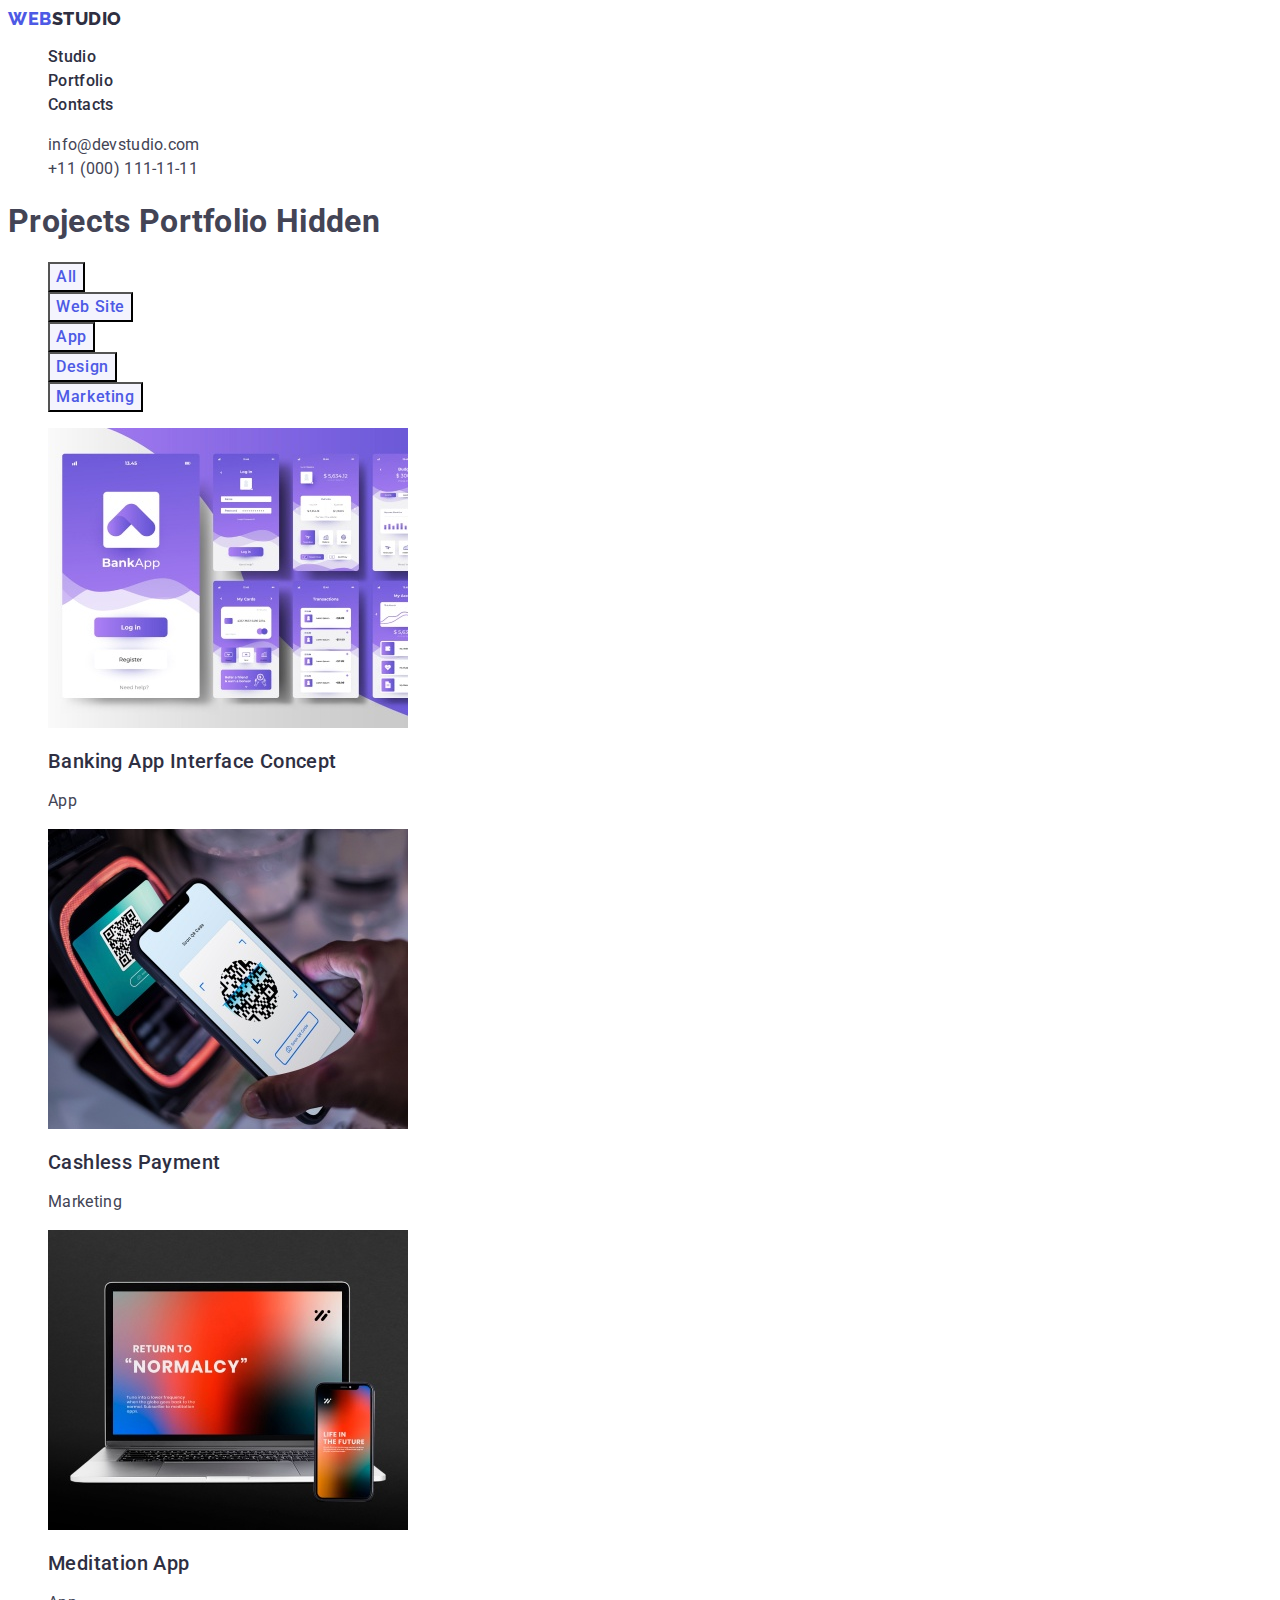
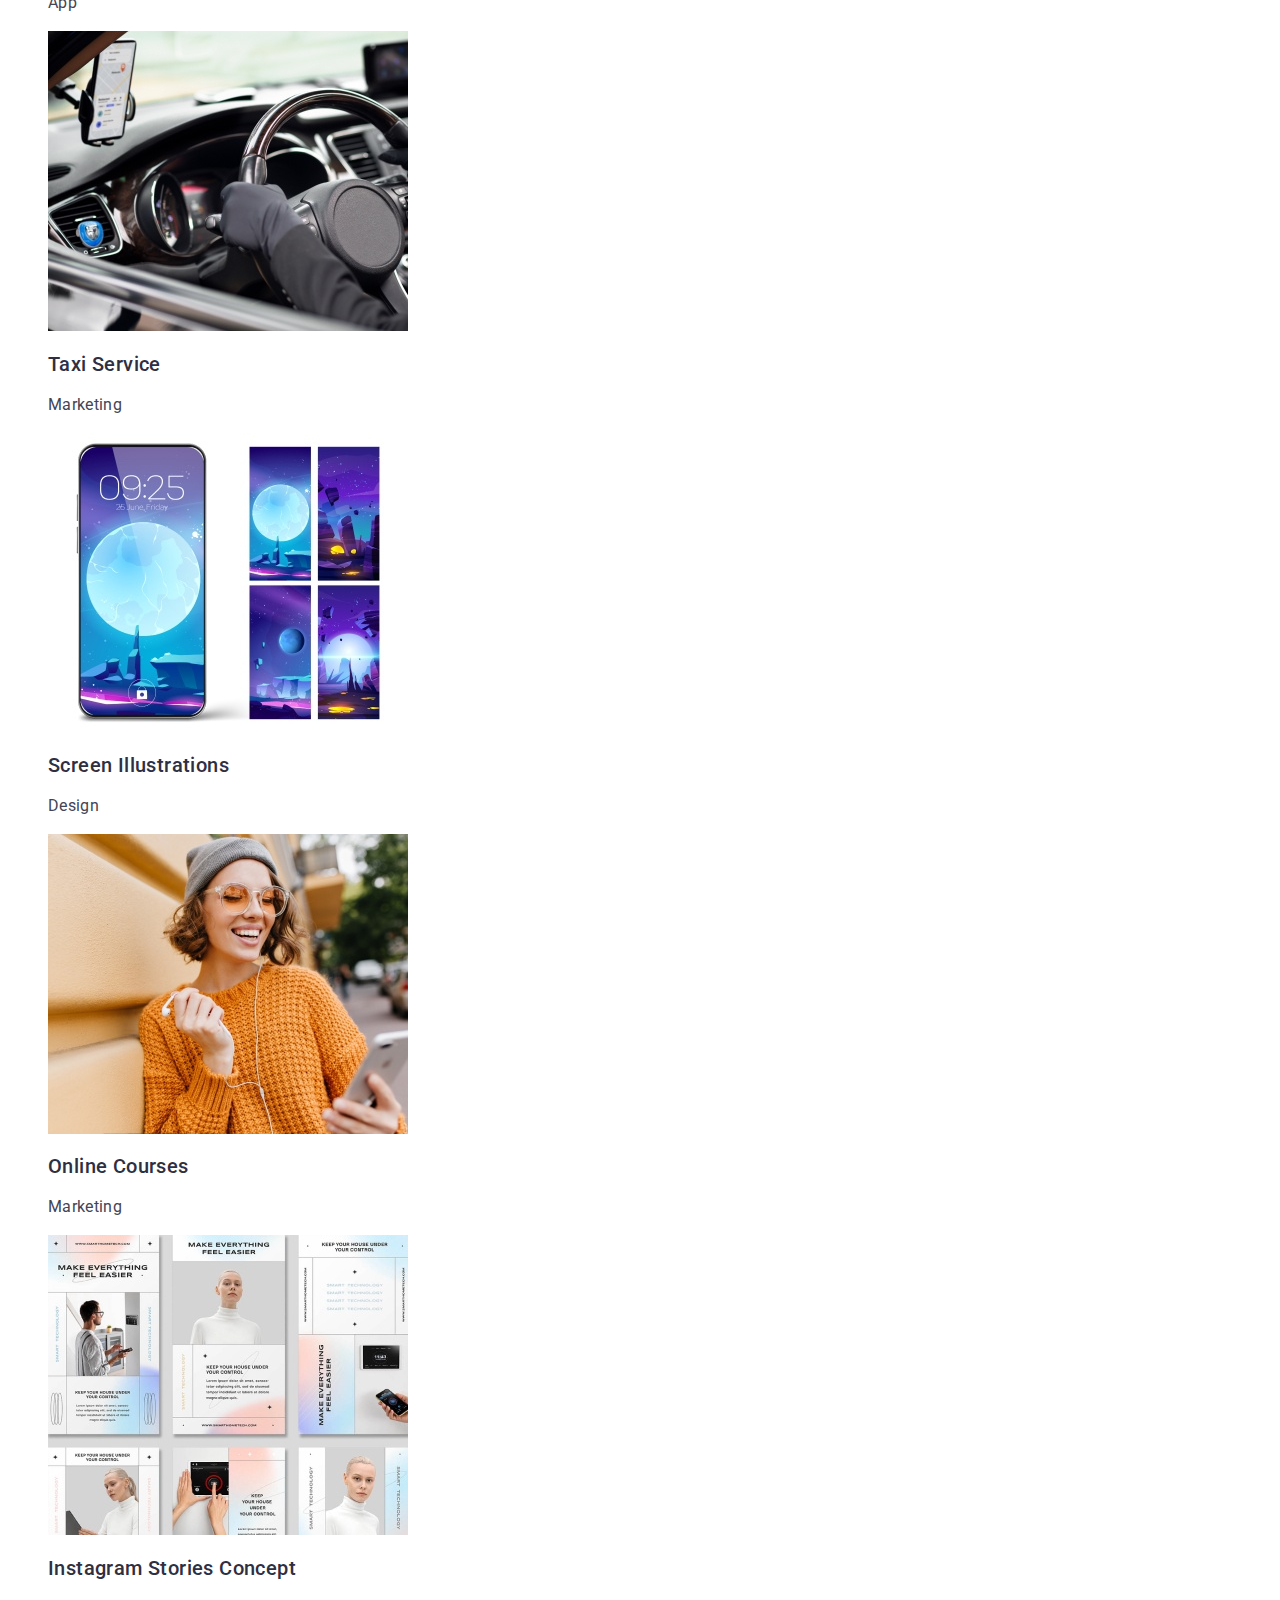
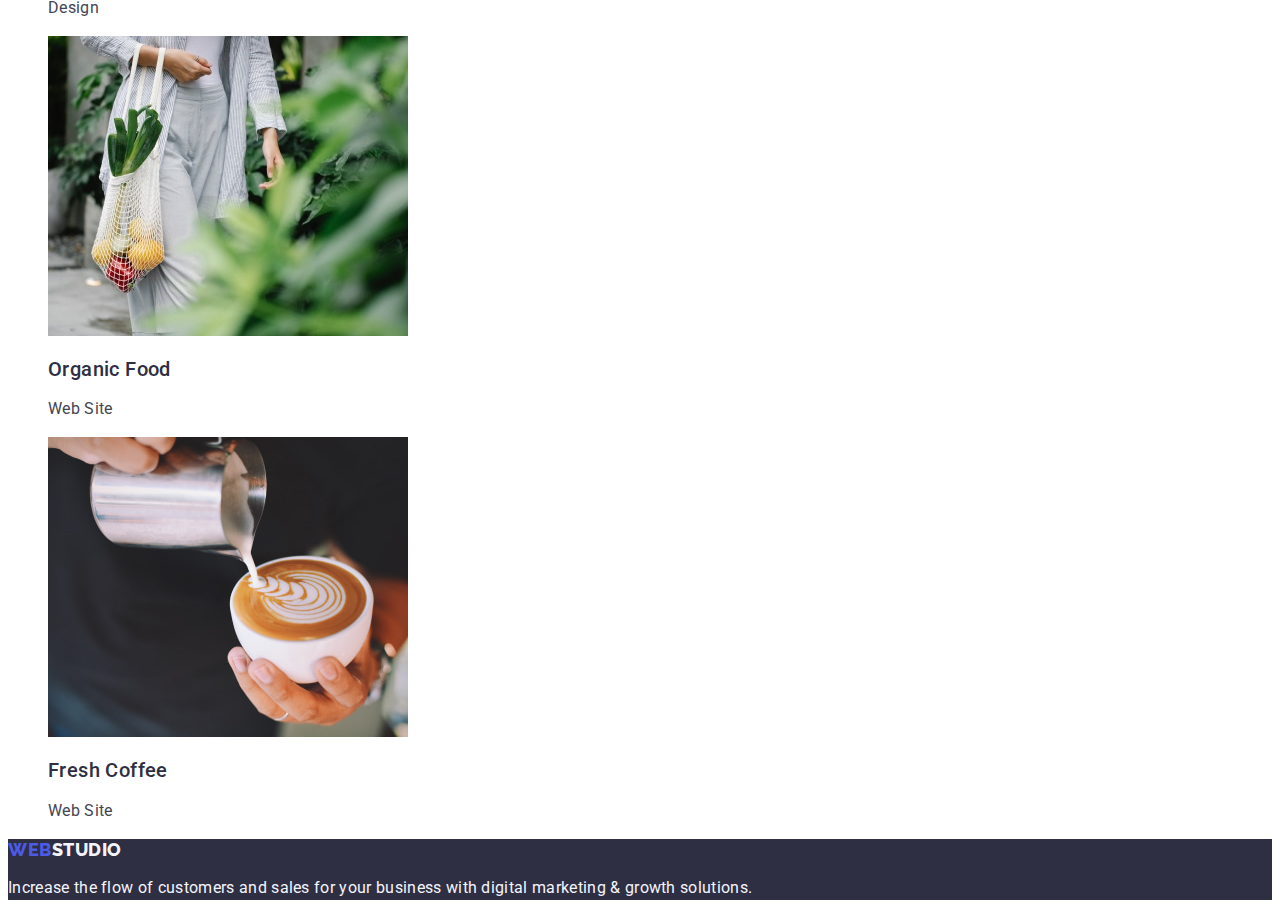
==== portfolio.html @ e25e9d1a "added files" ====
<!DOCTYPE html>
<html lang="en">
  <head>
    <meta charset="UTF-8" />
    <meta name="viewport" content="width=device-width, initial-scale=1.0" />
    <title>goit-markup-hw-01</title>
    <link rel="preconnect" href="https://fonts.googleapis.com" />
    <link rel="preconnect" href="https://fonts.gstatic.com" crossorigin />
    <link
      href="https://fonts.googleapis.com/css2?family=Raleway:wght@800&family=Roboto:wght@400;500;700;900&display=swap"
      rel="stylesheet"
    />
    <link rel="shortcut icon" href="./images/favicon_web_studio.png" />
    <link rel="stylesheet" href="./css/styles.css" />
  </head>
  <body>
    <header>
      <nav class="nav">
        <a class="logo link" href="./index.html"
          >web<span class="logo-accent-text">Studio</span></a
        >
        <ul class="nav-list list">
          <li class="nav-list-item">
            <a class="nav-link link" href="./index.html">Studio</a>
          </li>
          <li class="nav-list-item">
            <a class="nav-link link" href="./portfolio.html">Portfolio</a>
          </li>
          <li class="nav-list-item">
            <a class="nav-link link" href="">Contacts</a>
          </li>
        </ul>
      </nav>
      <address class="header-contacts">
        <ul class="contacts-list list">
          <li class="contacts-list-item">
            <a class="contacts-link link" href="mailto:info@devstudio.com"
              >info@devstudio.com</a
            >
          </li>
          <li class="contacts-list-item">
            <a class="contacts-link link" href="tel:+110001111111"
              >+11 (000) 111-11-11</a
            >
          </li>
        </ul>
      </address>
    </header>
    <main>
      <section>
        <h1>Projects Portfolio Hidden</h1>
        <ul class="portfolio-filters-list list">
          <li>
            <button class="portfolio-filters-btn button" type="button">
              All
            </button>
          </li>
          <li>
            <button class="portfolio-filters-btn button" type="button">
              Web Site
            </button>
          </li>
          <li>
            <button class="portfolio-filters-btn button" type="button">
              App
            </button>
          </li>
          <li>
            <button class="portfolio-filters-btn button" type="button">
              Design
            </button>
          </li>
          <li>
            <button class="portfolio-filters-btn button" type="button">
              Marketing
            </button>
          </li>
        </ul>

        <ul class="list">
          <li>
            <a class="link" href=""
              ><img
                src="./images/portfolio/Banking_App_Interface_Concept.jpg"
                alt="banking_app_interface_concept"
                width="360"
                height="300"
              />
              <h2 class="item-title">Banking App Interface Concept</h2>
              <p class="item-text">App</p>
            </a>
          </li>
          <li>
            <a class="link" href=""
              ><img
                src="./images/portfolio/Cashless_Payment.jpg"
                alt="cashless_payment"
                width="360"
                height="300"
              />
              <h2 class="item-title">Cashless Payment</h2>
              <p class="item-text">Marketing</p>
            </a>
          </li>
          <li>
            <a class="link" href=""
              ><img
                src="./images/portfolio/Meditation_App.jpg"
                alt="meditation_app"
                width="360"
                height="300"
              />
              <h2 class="item-title">Meditation App</h2>
              <p class="item-text">App</p>
            </a>
          </li>
          <li>
            <a class="link" href=""
              ><img
                src="./images/portfolio/Taxi_Service.jpg"
                alt="taxi_service"
                width="360"
                height="300"
              />
              <h2 class="item-title">Taxi Service</h2>
              <p class="item-text">Marketing</p>
            </a>
          </li>
          <li>
            <a class="link" href=""
              ><img
                src="./images/portfolio/Screen_Illustrations.jpg"
                alt="screen_illustrations"
                width="360"
                height="300"
              />
              <h2 class="item-title">Screen Illustrations</h2>
              <p class="item-text">Design</p>
            </a>
          </li>
          <li>
            <a class="link" href=""
              ><img
                src="./images/portfolio/Online_Courses.jpg"
                alt="online_courses"
                width="360"
                height="300"
              />
              <h2 class="item-title">Online Courses</h2>
              <p class="item-text">Marketing</p>
            </a>
          </li>
          <li>
            <a class="link" href=""
              ><img
                src="./images/portfolio/Instagram_Stories_Concept.jpg"
                alt="instagram_stories_concept"
                width="360"
                height="300"
              />
              <h2 class="item-title">Instagram Stories Concept</h2>
              <p class="item-text">Design</p>
            </a>
          </li>
          <li>
            <a class="link" href=""
              ><img
                src="./images/portfolio/Organic_Food.jpg"
                alt="organic_food"
                width="360"
                height="300"
              />
              <h2 class="item-title">Organic Food</h2>
              <p class="item-text">Web Site</p>
            </a>
          </li>
          <li>
            <a class="link" href=""
              ><img
                src="./images/portfolio/Fresh_Coffee.jpg"
                alt="fresh_coffee"
                width="360"
                height="300"
              />
              <h2 class="item-title">Fresh Coffee</h2>
              <p class="item-text">Web Site</p>
            </a>
          </li>
        </ul>
      </section>
    </main>
    <footer class="footer">
      <a class="logo link" href="./index.html"
        >web<span class="logo-accent-text">Studio</span></a
      >
      <p class="footer-text">
        Increase the flow of customers and sales for your business with digital
        marketing & growth solutions.
      </p>
    </footer>
  </body>
</html>
---- css/styles.css ----
/* ========== VARIABLES ========== */
:root {
  --primary-font: 'Roboto', sans-serif;
  --secondary-font: 'Raleway', sans-serif;

  --primary-brand-color: #4d5ae5;
  --pressed-state-color: #404bbf;
  --overlays-shadows-headings-color: #2e2f42;
  --success-color: #31d0aa;
  --body-text-color: #434455;
  --subtitle-text-color: #8e8f99;
  --first-accent-color: #e7e9fc;
  --light-mode-backgrounds-color: #f4f4fd;
  --first-background-color: #ffffff;
  --modal-background-color: #fcfcfc;
}
/* ========== /VARIABLES ========== */

/* ========== COMMON STYLES ========== */

body {
  font-family: var(--primary-font);
  font-size: 16px;
  letter-spacing: 0.02em;
  color: var(--body-text-color);
  background-color: var(--first-background-color);
}

button {
  cursor: pointer;
}

.link {
  text-decoration: none;
}

.list {
  list-style-type: none;
}

/* ========== /COMMON STYLES ========== */

/* ========== LOGO ========== */

.logo {
  font-family: var(--secondary-font);
  font-size: 18px;
  font-style: normal;
  font-weight: 800;
  line-height: 1.17;
  letter-spacing: 0.03em;
  text-transform: uppercase;
  color: var(--primary-brand-color);
}

.logo-accent-text {
  color: var(--overlays-shadows-headings-color);
}

footer .logo-accent-text {
  color: var(--light-mode-backgrounds-color);
}

/* ========== /LOGO ========== */

/* ========== HEADER ========== */
.nav-link {
  font-weight: 500;
  line-height: 1.5;
  color: var(--overlays-shadows-headings-color);
}

.nav-link:hover,
.nav-link:focus {
  color: var(--pressed-state-color);
}

.header-contacts {
  font-style: normal;
}

.contacts-link {
  line-height: 1.5;
  color: var(--body-text-color);
}

.contacts-link:hover,
.contacts-link:focus {
  color: var(--pressed-state-color);
}

/* ========== /HEADER ========== */

/* ========== HERO SECTION ========== */
.hero-section {
  background-color: var(--overlays-shadows-headings-color);
}

.hero-title {
  text-align: center;
  font-size: 56px;
  line-height: 1.07;
  letter-spacing: 0.02em;
  color: var(--first-background-color);
}

.hero-btn {
  font-family: 'Roboto', sans-serif;
  font-size: 16px;
  border-color: transparent;
  background: var(--primary-brand-color);
  font-weight: 500;
  line-height: 1.5;
  letter-spacing: 0.04em;
  color: var(--first-background-color);
}

.hero-btn:hover,
.hero-btn:focus {
  background-color: var(--pressed-state-color);
}
/* ========== /HERO SECTION ========== */

/* ========== SECTION TEXT ========== */
.section-title {
  text-align: center;
  font-size: 36px;
  line-height: 1.11;
  letter-spacing: 0.02em;
  text-transform: capitalize;
  color: var(--overlays-shadows-headings-color);
}

.item-title {
  font-size: 20px;
  font-style: normal;
  font-weight: 500;
  line-height: 1.2;
  letter-spacing: 0.02em;
  color: var(--overlays-shadows-headings-color);
}

.item-text {
  font-style: normal;
  line-height: 1.5;
  letter-spacing: 0.02em;
  color: var(--body-text-color);
}

/* ========== /SECTION TEXT ========== */

/* ========== TEAM SECTION ========== */
.team-section {
  background-color: var(--light-mode-backgrounds-color);
}

.team-list-item {
  background-color: var(--first-background-color);
}
/* ========== /TEAM SECTION ========== */

/* ========== PORTFOLIO SECTION ========== */
.portfolio-filters-btn {
  text-align: center;
  font-family: "Roboto", sans-serif;
  font-size: 16px;
  font-style: normal;
  font-weight: 500;
  line-height: 1.5;
  letter-spacing: 0.04em;
  background: var(--light-mode-backgrounds-color);
  color: var(--primary-brand-color);
}
.portfolio-filters-btn:hover,
.portfolio-filters-btn:focus {
  background: var(--pressed-state-color);
  color: var(--first-background-color);
}
/* ========== /PORTFOLIO SECTION ========== */

/* ========== FOOTER ========== */

.footer {
  background-color: var(--overlays-shadows-headings-color);
}

.footer-text {
  font-style: normal;
  line-height: 1.5;
  color: var(--light-mode-backgrounds-color);
}

/* ========== /FOOTER ========== */
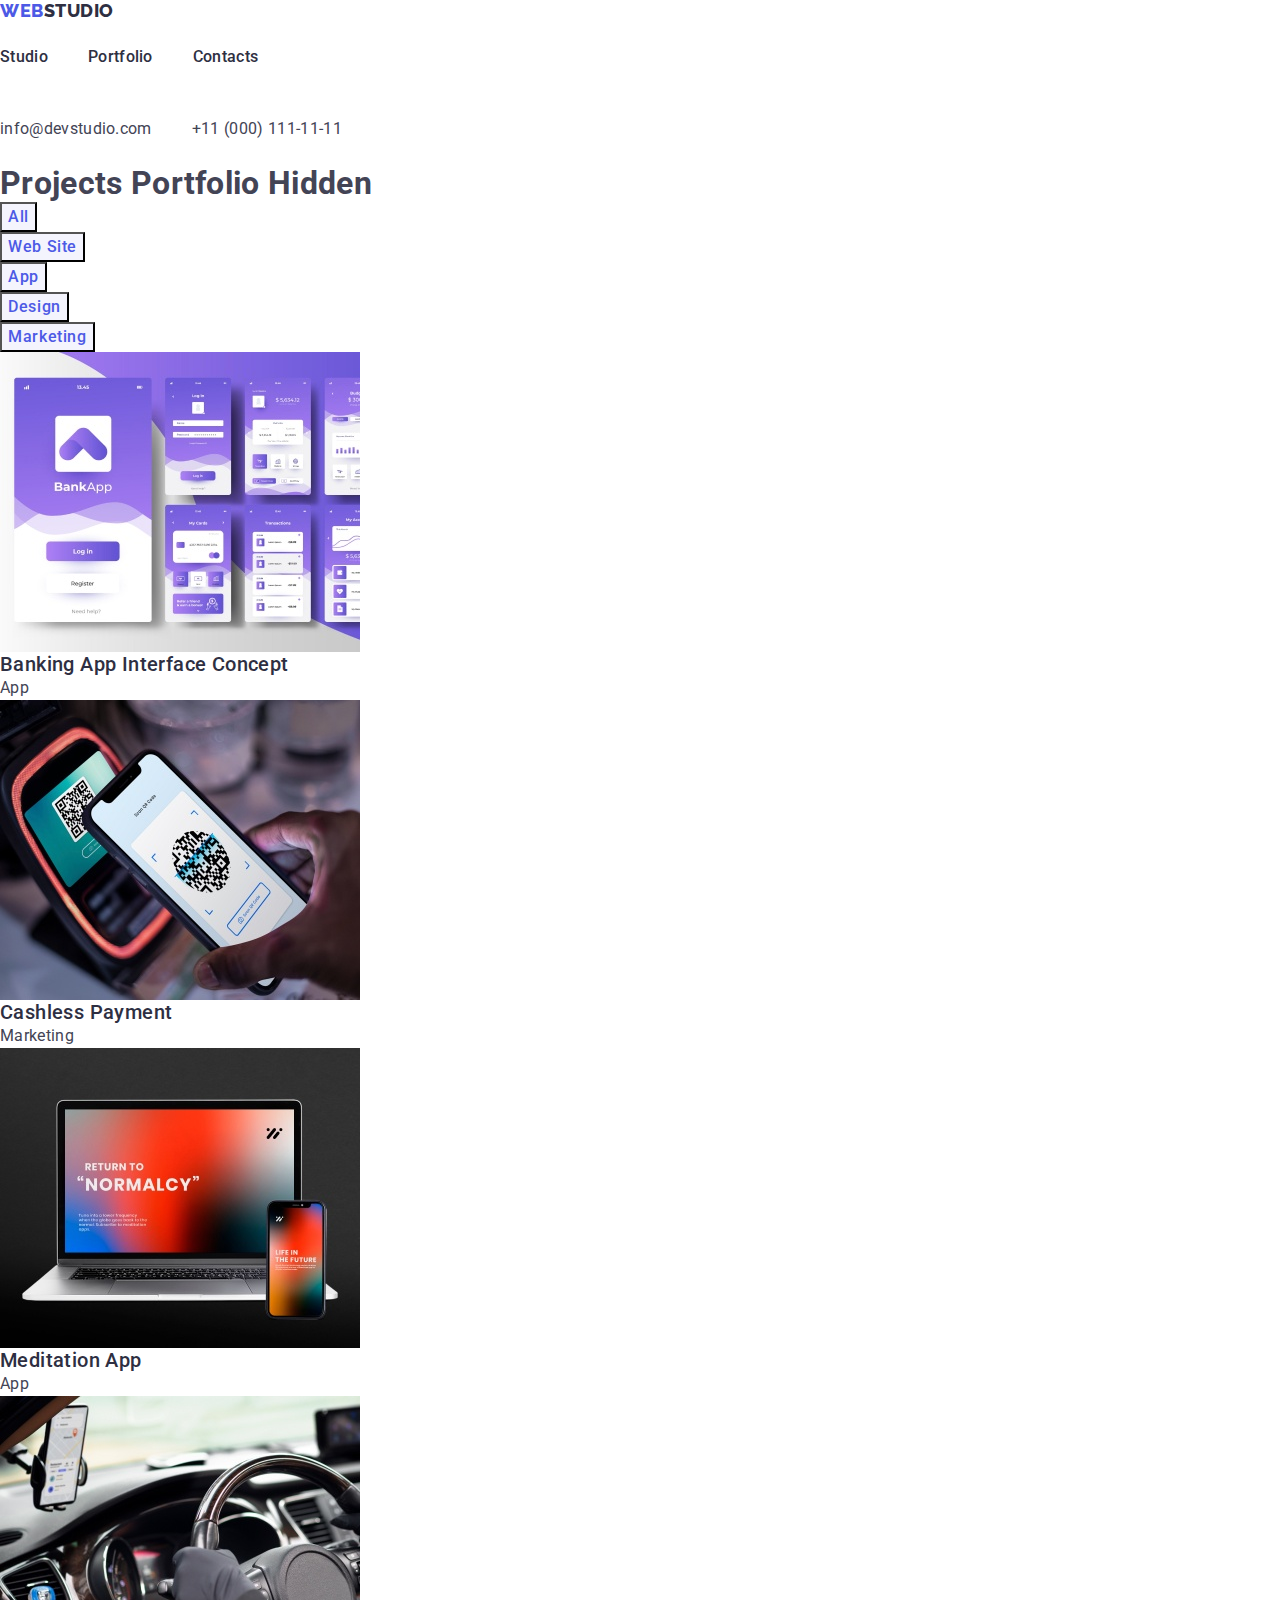
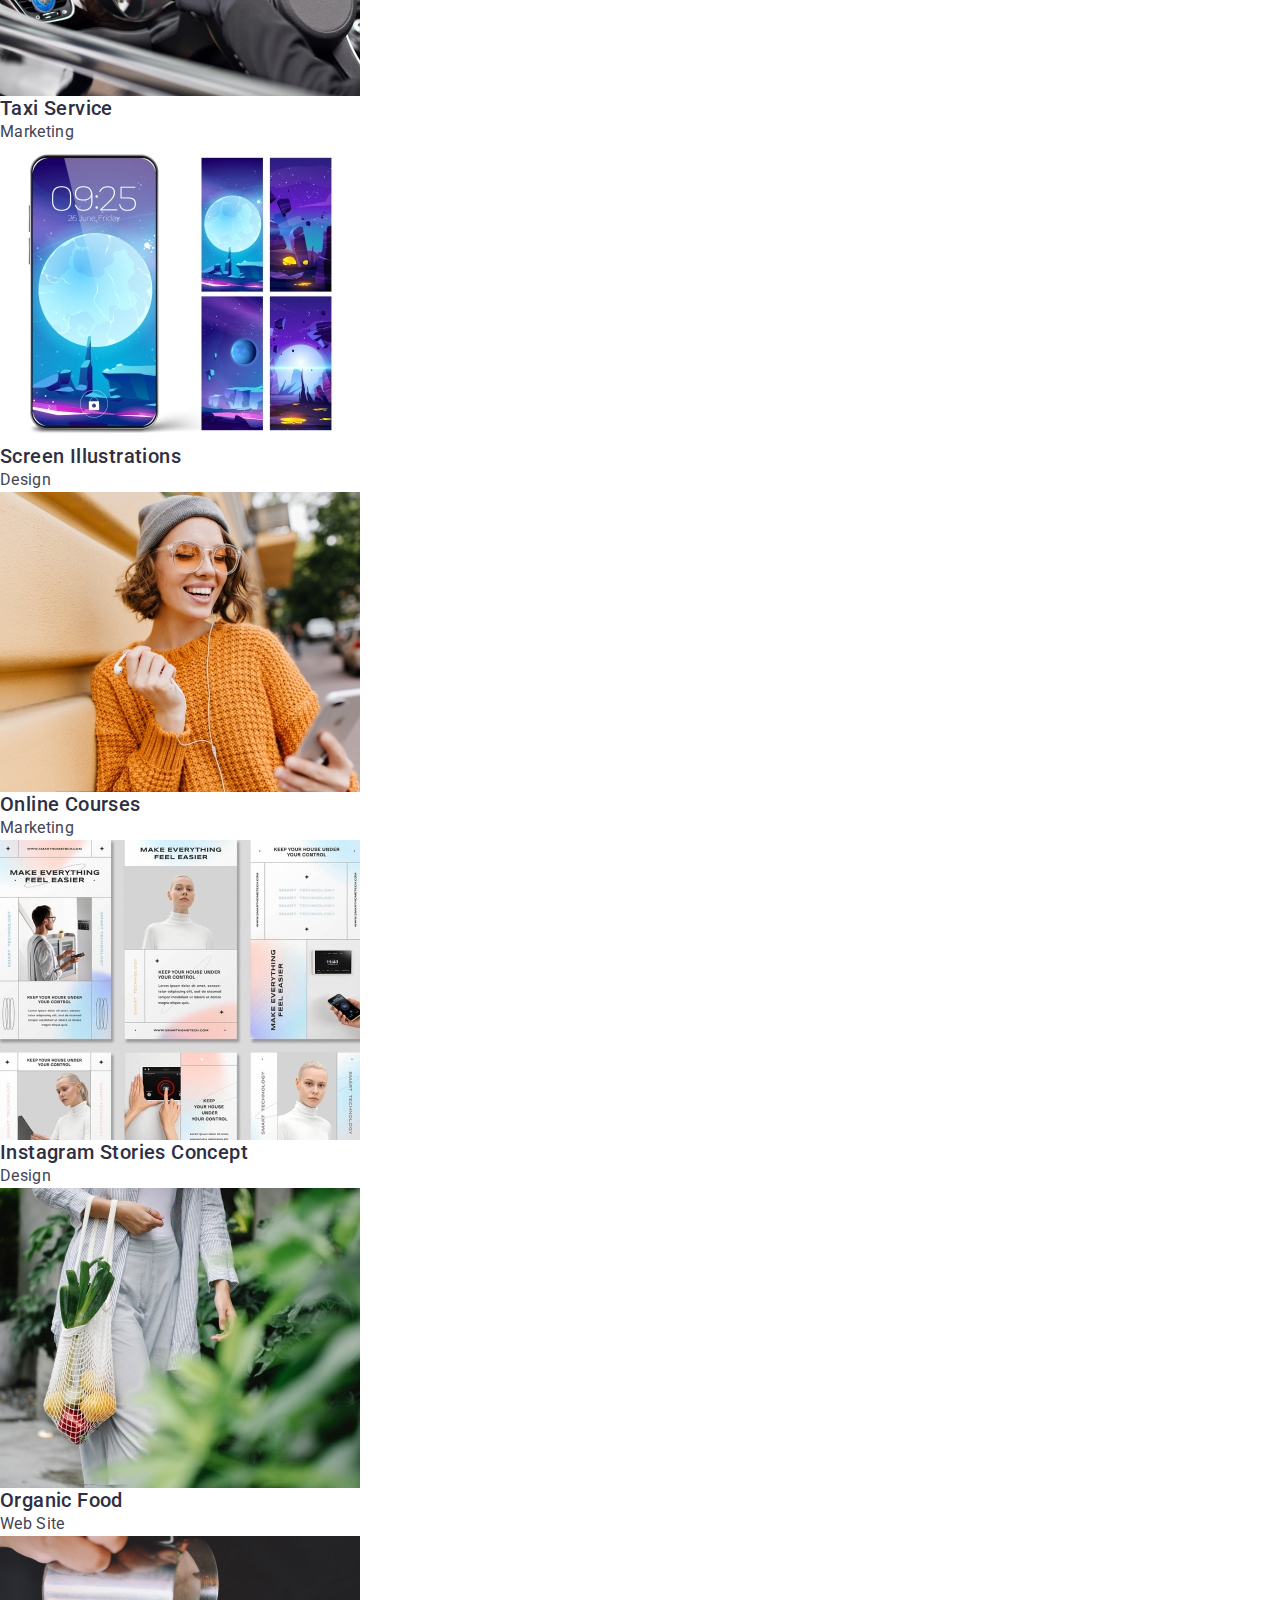
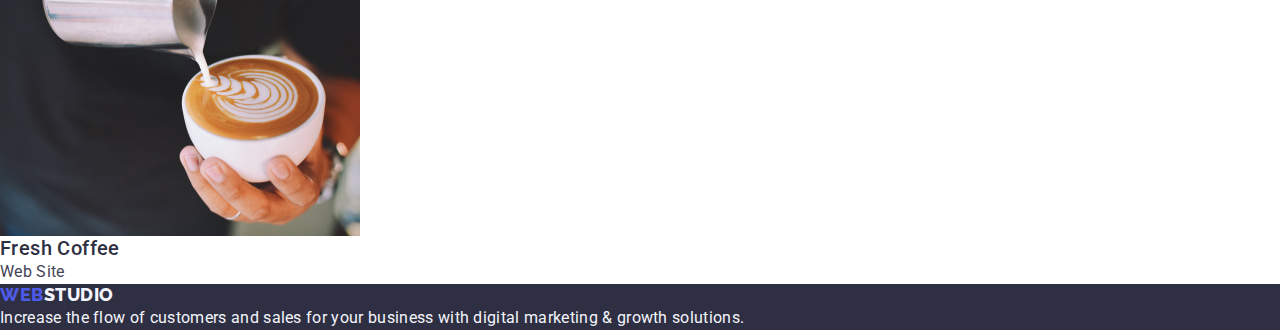
==== commit c665c4b0: "header css geometry" ====
--- a/portfolio.html
+++ b/portfolio.html
@@ -11,6 +11,10 @@
       rel="stylesheet"
     />
     <link rel="shortcut icon" href="./images/favicon_web_studio.png" />
+    <link
+      rel="stylesheet"
+      href="https://cdnjs.cloudflare.com/ajax/libs/modern-normalize/2.0.0/modern-normalize.min.css"
+    />
     <link rel="stylesheet" href="./css/styles.css" />
   </head>
   <body>
--- a/css/styles.css
+++ b/css/styles.css
@@ -17,6 +17,11 @@
 /* ========== /VARIABLES ========== */
 
 /* ========== COMMON STYLES ========== */
+*,
+*::before,
+*::after {
+  box-sizing: border-box;
+}
 
 body {
   font-family: var(--primary-font);
@@ -28,6 +33,7 @@
 
 button {
   cursor: pointer;
+  color: currentColor;
 }
 
 .link {
@@ -36,6 +42,43 @@
 
 .list {
   list-style-type: none;
+}
+
+img {
+  display: block;
+  max-width: 100%;
+  height: auto;
+}
+
+h1,
+h2,
+h3,
+h4,
+h5,
+h6,
+p,
+ul {
+  margin: 0px;
+  padding: 0;
+}
+
+.visually-hidden {
+  position: absolute;
+  width: 1px;
+  height: 1px;
+  margin: -1px;
+  border: 0;
+  padding: 0;
+  white-space: nowrap;
+  clip-path: inset(100%);
+  clip: rect(0 0 0 0);
+  overflow: hidden;
+}
+
+.container {
+  max-width: 1158px;
+  margin: 0 auto;
+  padding: 0 15px;
 }
 
 /* ========== /COMMON STYLES ========== */
@@ -64,7 +107,32 @@
 /* ========== /LOGO ========== */
 
 /* ========== HEADER ========== */
+.header {
+  border-bottom: 1px solid var(--first-accent-color);
+}
+
+.header-container {
+  display: flex;
+}
+
+header .logo {
+  margin-right: 76px;
+}
+
+.header-nav {
+  display: flex;
+  align-items: center;
+}
+
+.nav-list {
+  display: flex;
+  gap: 40px;
+}
+
 .nav-link {
+  display: block;
+  padding: 24px 0;
+
   font-weight: 500;
   line-height: 1.5;
   color: var(--overlays-shadows-headings-color);
@@ -76,10 +144,19 @@
 }
 
 .header-contacts {
-  font-style: normal;
+  margin-left: auto;
+  font-style: normal;
+}
+
+.contacts-list {
+  display: flex;
+  gap: 40px;
 }
 
 .contacts-link {
+  display: inline-block;
+  padding: 24px 0;
+
   line-height: 1.5;
   color: var(--body-text-color);
 }
@@ -92,6 +169,7 @@
 /* ========== /HEADER ========== */
 
 /* ========== HERO SECTION ========== */
+
 .hero-section {
   background-color: var(--overlays-shadows-headings-color);
 }
@@ -119,9 +197,11 @@
 .hero-btn:focus {
   background-color: var(--pressed-state-color);
 }
+
 /* ========== /HERO SECTION ========== */
 
 /* ========== SECTION TEXT ========== */
+
 .section-title {
   text-align: center;
   font-size: 36px;
@@ -150,6 +230,7 @@
 /* ========== /SECTION TEXT ========== */
 
 /* ========== TEAM SECTION ========== */
+
 .team-section {
   background-color: var(--light-mode-backgrounds-color);
 }
@@ -157,12 +238,14 @@
 .team-list-item {
   background-color: var(--first-background-color);
 }
+
 /* ========== /TEAM SECTION ========== */
 
 /* ========== PORTFOLIO SECTION ========== */
+
 .portfolio-filters-btn {
   text-align: center;
-  font-family: "Roboto", sans-serif;
+  font-family: 'Roboto', sans-serif;
   font-size: 16px;
   font-style: normal;
   font-weight: 500;
@@ -171,11 +254,13 @@
   background: var(--light-mode-backgrounds-color);
   color: var(--primary-brand-color);
 }
+
 .portfolio-filters-btn:hover,
 .portfolio-filters-btn:focus {
   background: var(--pressed-state-color);
   color: var(--first-background-color);
 }
+
 /* ========== /PORTFOLIO SECTION ========== */
 
 /* ========== FOOTER ========== */
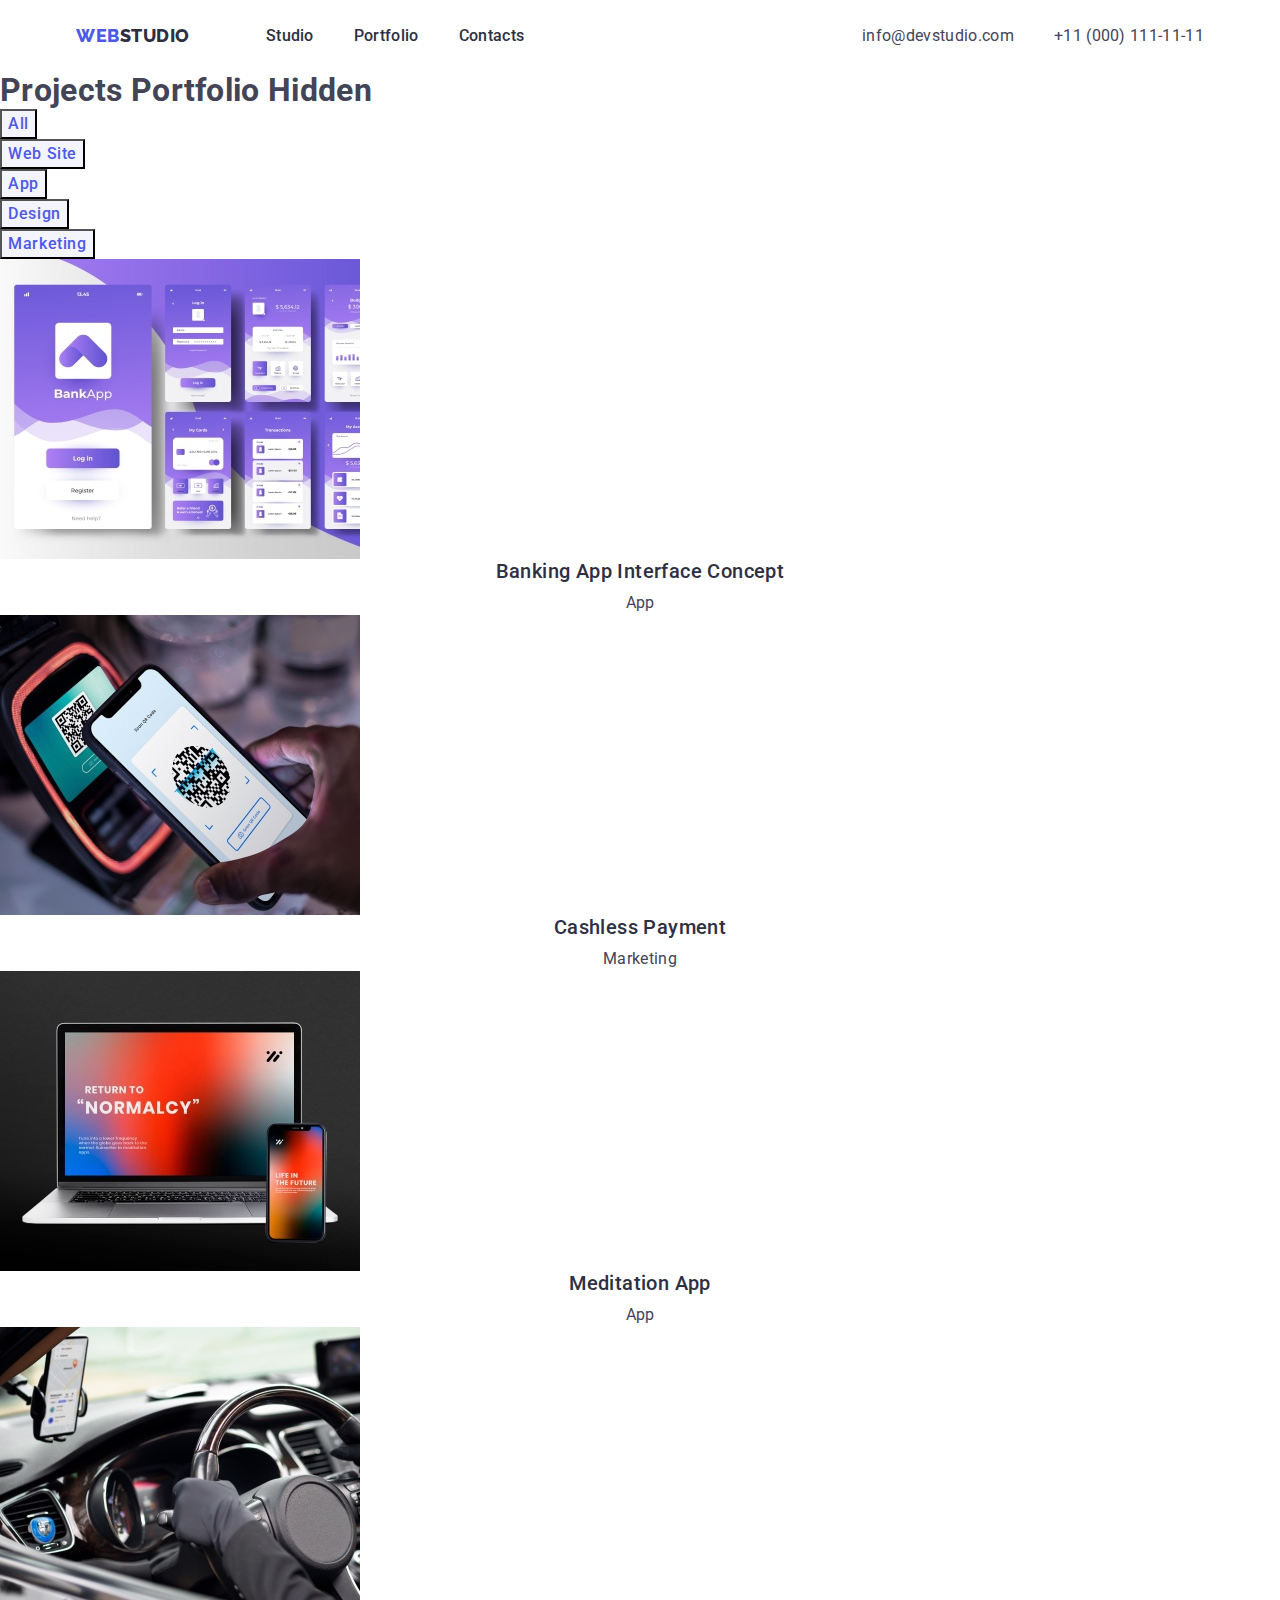
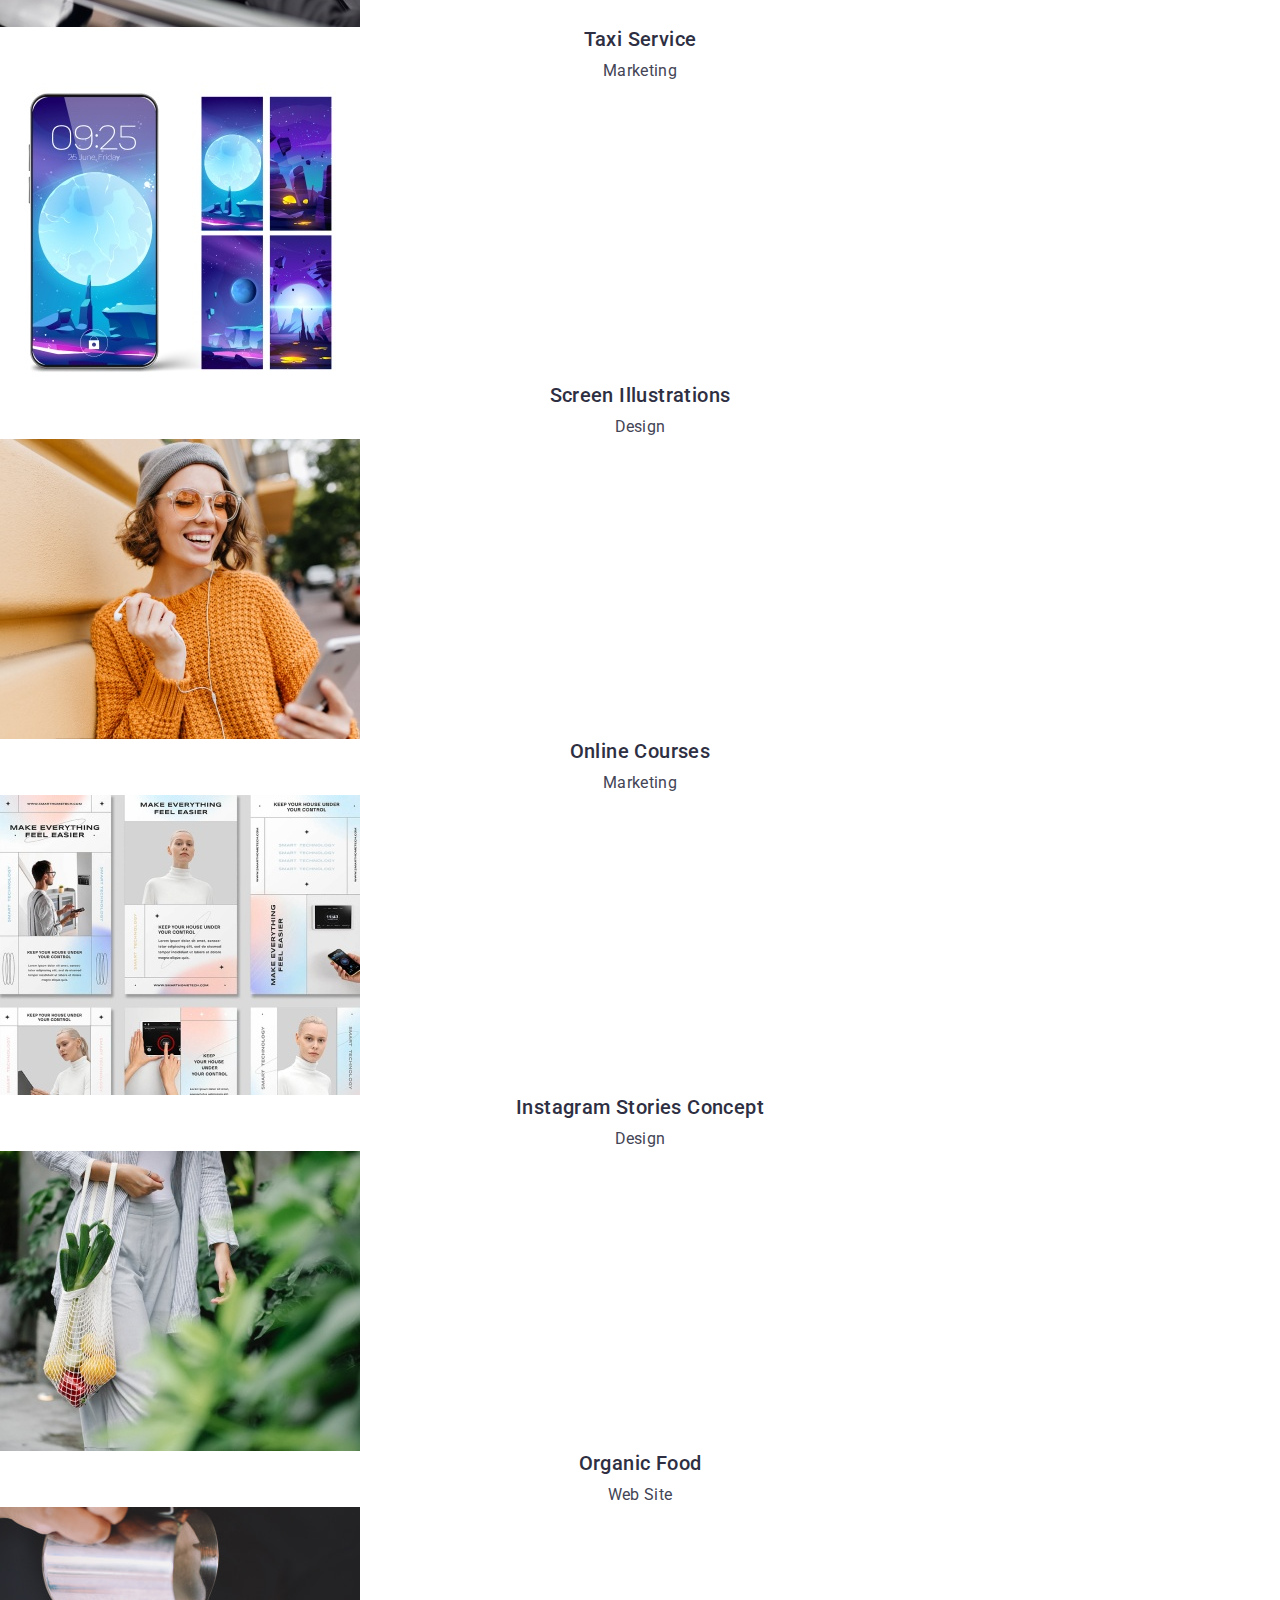
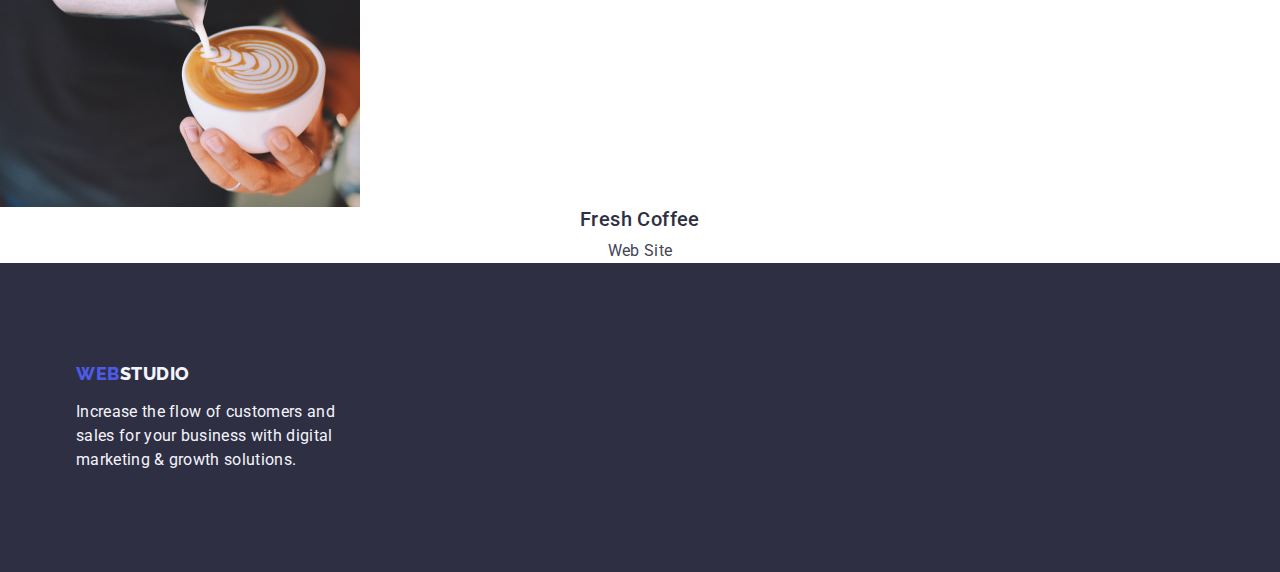
==== commit 616424e6: "css of index.html page all sections geometry" ====
--- a/portfolio.html
+++ b/portfolio.html
@@ -19,36 +19,38 @@
   </head>
   <body>
     <header>
-      <nav class="nav">
-        <a class="logo link" href="./index.html"
-          >web<span class="logo-accent-text">Studio</span></a
-        >
-        <ul class="nav-list list">
-          <li class="nav-list-item">
-            <a class="nav-link link" href="./index.html">Studio</a>
-          </li>
-          <li class="nav-list-item">
-            <a class="nav-link link" href="./portfolio.html">Portfolio</a>
-          </li>
-          <li class="nav-list-item">
-            <a class="nav-link link" href="">Contacts</a>
-          </li>
-        </ul>
-      </nav>
-      <address class="header-contacts">
-        <ul class="contacts-list list">
-          <li class="contacts-list-item">
-            <a class="contacts-link link" href="mailto:info@devstudio.com"
-              >info@devstudio.com</a
-            >
-          </li>
-          <li class="contacts-list-item">
-            <a class="contacts-link link" href="tel:+110001111111"
-              >+11 (000) 111-11-11</a
-            >
-          </li>
-        </ul>
-      </address>
+      <div class="header-container container">
+        <nav class="header-nav">
+          <a class="logo link" href="./index.html"
+            >web<span class="logo-accent-text">Studio</span></a
+          >
+          <ul class="nav-list list">
+            <li class="nav-list-item">
+              <a class="nav-link link" href="./index.html">Studio</a>
+            </li>
+            <li class="nav-list-item">
+              <a class="nav-link link" href="./portfolio.html">Portfolio</a>
+            </li>
+            <li class="nav-list-item">
+              <a class="nav-link link" href="">Contacts</a>
+            </li>
+          </ul>
+        </nav>
+        <address class="header-contacts">
+          <ul class="contacts-list list">
+            <li class="contacts-list-item">
+              <a class="contacts-link link" href="mailto:info@devstudio.com"
+                >info@devstudio.com</a
+              >
+            </li>
+            <li class="contacts-list-item">
+              <a class="contacts-link link" href="tel:+110001111111"
+                >+11 (000) 111-11-11</a
+              >
+            </li>
+          </ul>
+        </address>
+      </div>
     </header>
     <main>
       <section>
@@ -194,13 +196,15 @@
       </section>
     </main>
     <footer class="footer">
-      <a class="logo link" href="./index.html"
-        >web<span class="logo-accent-text">Studio</span></a
-      >
-      <p class="footer-text">
-        Increase the flow of customers and sales for your business with digital
-        marketing & growth solutions.
-      </p>
+      <div class="footer-container container">
+        <a class="logo link" href="./index.html"
+          >web<span class="logo-accent-text">Studio</span></a
+        >
+        <p class="footer-text">
+          Increase the flow of customers and sales for your business with
+          digital marketing & growth solutions.
+        </p>
+      </div>
     </footer>
   </body>
 </html>
--- a/css/styles.css
+++ b/css/styles.css
@@ -104,6 +104,11 @@
   color: var(--light-mode-backgrounds-color);
 }
 
+footer .logo {
+  display: inline-block;
+  margin-bottom: 16px;
+}
+
 /* ========== /LOGO ========== */
 
 /* ========== HEADER ========== */
@@ -172,10 +177,14 @@
 
 .hero-section {
   background-color: var(--overlays-shadows-headings-color);
+  padding: 188px 0;
+    align-content: center;
 }
 
 .hero-title {
   text-align: center;
+  margin: 0 auto 48px;
+  max-width: 496px;
   font-size: 56px;
   line-height: 1.07;
   letter-spacing: 0.02em;
@@ -183,10 +192,18 @@
 }
 
 .hero-btn {
+  display: block;
+  margin: 0 auto;
+  padding: 16px 32px;
+  min-width: 169px;
+  height: 56px;
+
   font-family: 'Roboto', sans-serif;
   font-size: 16px;
+  border: none;
+  border-radius: 4px;
   border-color: transparent;
-  background: var(--primary-brand-color);
+  background-color: var(--primary-brand-color);
   font-weight: 500;
   line-height: 1.5;
   letter-spacing: 0.04em;
@@ -200,9 +217,14 @@
 
 /* ========== /HERO SECTION ========== */
 
-/* ========== SECTION TEXT ========== */
+/* ========== SECTION GENERAL ========== */
+
+.section {
+  padding-bottom: 120px;
+}
 
 .section-title {
+  margin-bottom: 72px;
   text-align: center;
   font-size: 36px;
   line-height: 1.11;
@@ -212,6 +234,9 @@
 }
 
 .item-title {
+  margin-bottom: 8px;
+  text-align: center;
+
   font-size: 20px;
   font-style: normal;
   font-weight: 500;
@@ -221,24 +246,67 @@
 }
 
 .item-text {
+  text-align: center;
   font-style: normal;
   line-height: 1.5;
   letter-spacing: 0.02em;
   color: var(--body-text-color);
 }
 
-/* ========== /SECTION TEXT ========== */
+/* ========== /SECTION GENERAL ========== */
+
+/* ========== BENEFITS SECTION ========== */
+
+.benefits-section {
+  padding: 120px 0;
+}
+
+.benefits-list {
+  display: flex;
+  gap: 24px;
+}
+
+.benefits-list-item {
+  flex-basis: calc((100% - 3 * 24px) / 4);
+}
+
+/* ========== /BENEFITS SECTION ========== */
+
+/* ========== WHAT ARE WE DOING ========== */
+
+.production-list {
+  display: flex;
+  gap: 24px;
+}
+
+.production-list-item {
+
+  flex-basis: calc((100% - 2 * 24px) / 3);
+}
+
+/* ========== /WHAT ARE WE DOING ========== */
 
 /* ========== TEAM SECTION ========== */
 
 .team-section {
+  padding: 120px 0;
   background-color: var(--light-mode-backgrounds-color);
 }
 
+.team-list {
+display: flex;
+gap: 24px;
+}
+
 .team-list-item {
+  flex-basis: calc((100%-3*24px)/4);
+  border-radius: 0px 0px 4px 4px;
   background-color: var(--first-background-color);
 }
 
+.team-description-wrap {
+  padding: 32px 0;
+}
 /* ========== /TEAM SECTION ========== */
 
 /* ========== PORTFOLIO SECTION ========== */
@@ -266,10 +334,12 @@
 /* ========== FOOTER ========== */
 
 .footer {
+  padding: 100px 0;
   background-color: var(--overlays-shadows-headings-color);
 }
 
 .footer-text {
+  max-width: 264px;
   font-style: normal;
   line-height: 1.5;
   color: var(--light-mode-backgrounds-color);
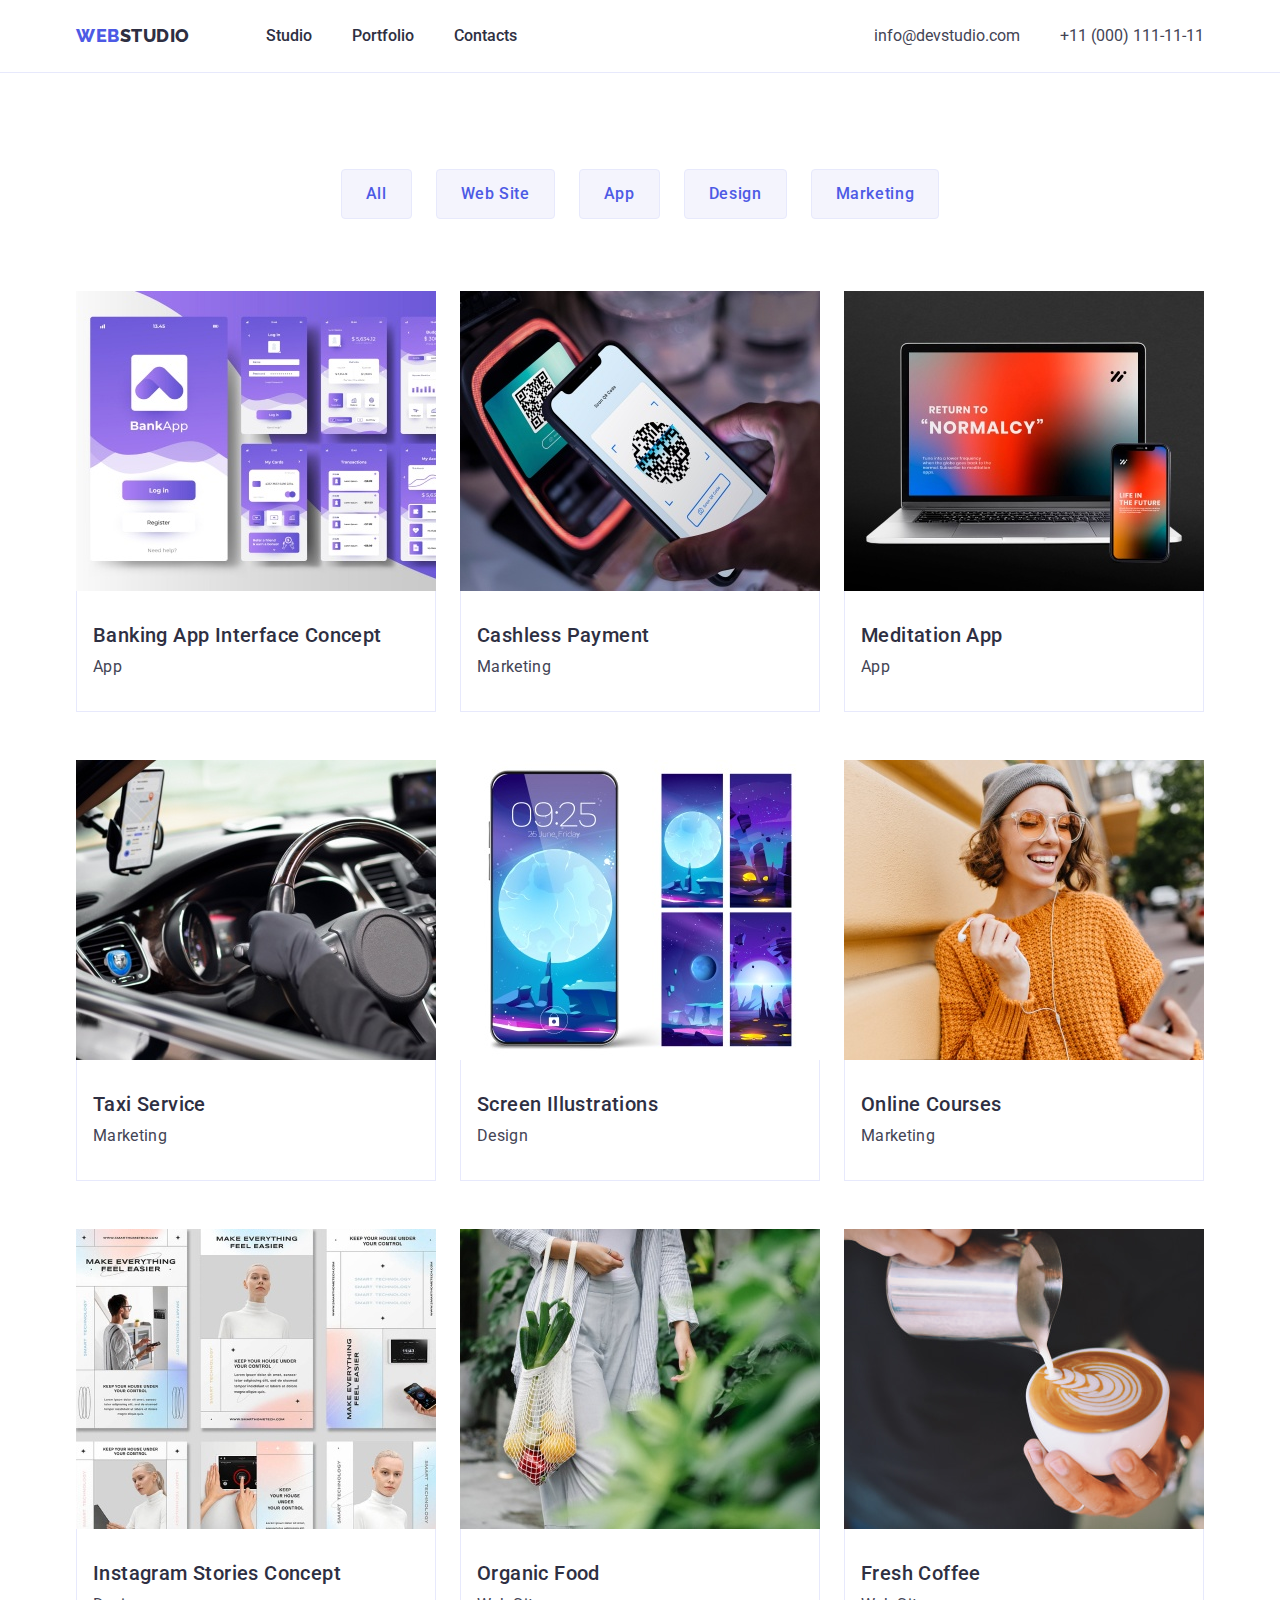
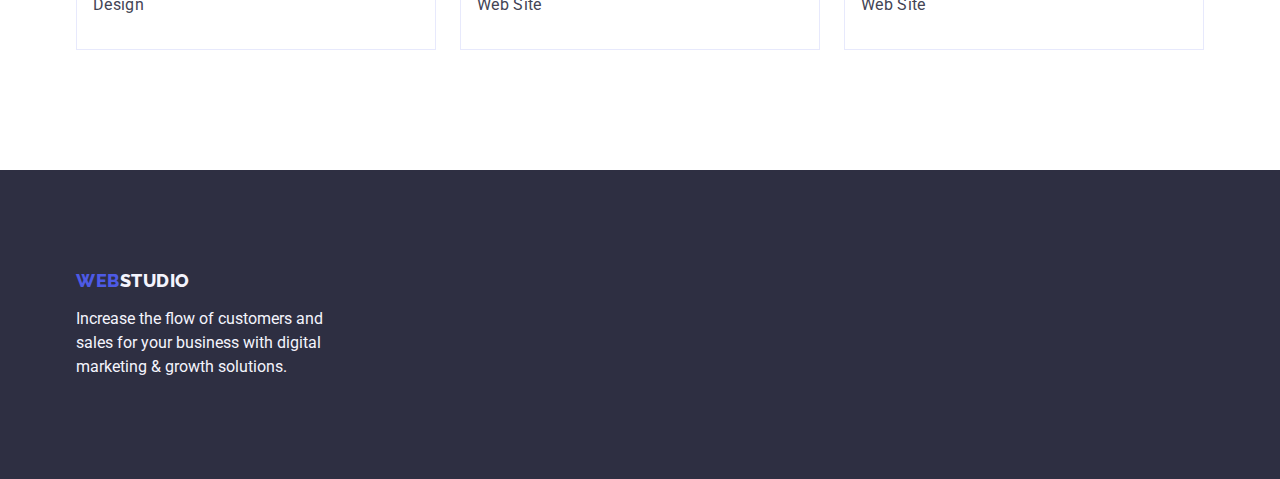
==== commit 6638a8f5: "portfolio css geometry" ====
--- a/portfolio.html
+++ b/portfolio.html
@@ -18,7 +18,7 @@
     <link rel="stylesheet" href="./css/styles.css" />
   </head>
   <body>
-    <header>
+    <header class="header">
       <div class="header-container container">
         <nav class="header-nav">
           <a class="logo link" href="./index.html"
@@ -53,146 +53,166 @@
       </div>
     </header>
     <main>
-      <section>
-        <h1>Projects Portfolio Hidden</h1>
-        <ul class="portfolio-filters-list list">
-          <li>
-            <button class="portfolio-filters-btn button" type="button">
-              All
-            </button>
-          </li>
-          <li>
-            <button class="portfolio-filters-btn button" type="button">
-              Web Site
-            </button>
-          </li>
-          <li>
-            <button class="portfolio-filters-btn button" type="button">
-              App
-            </button>
-          </li>
-          <li>
-            <button class="portfolio-filters-btn button" type="button">
-              Design
-            </button>
-          </li>
-          <li>
-            <button class="portfolio-filters-btn button" type="button">
-              Marketing
-            </button>
-          </li>
-        </ul>
+      <section class="portfolio-section section">
+        <div class="container">
+          <h1 class="visually-hidden">Projects Portfolio Hidden</h1>
+          <ul class="portfolio-filters-list list">
+            <li>
+              <button class="portfolio-filters-btn button" type="button">
+                All
+              </button>
+            </li>
+            <li>
+              <button class="portfolio-filters-btn button" type="button">
+                Web Site
+              </button>
+            </li>
+            <li>
+              <button class="portfolio-filters-btn button" type="button">
+                App
+              </button>
+            </li>
+            <li>
+              <button class="portfolio-filters-btn button" type="button">
+                Design
+              </button>
+            </li>
+            <li>
+              <button class="portfolio-filters-btn button" type="button">
+                Marketing
+              </button>
+            </li>
+          </ul>
 
-        <ul class="list">
-          <li>
-            <a class="link" href=""
-              ><img
-                src="./images/portfolio/Banking_App_Interface_Concept.jpg"
-                alt="banking_app_interface_concept"
-                width="360"
-                height="300"
-              />
-              <h2 class="item-title">Banking App Interface Concept</h2>
-              <p class="item-text">App</p>
-            </a>
-          </li>
-          <li>
-            <a class="link" href=""
-              ><img
-                src="./images/portfolio/Cashless_Payment.jpg"
-                alt="cashless_payment"
-                width="360"
-                height="300"
-              />
-              <h2 class="item-title">Cashless Payment</h2>
-              <p class="item-text">Marketing</p>
-            </a>
-          </li>
-          <li>
-            <a class="link" href=""
-              ><img
-                src="./images/portfolio/Meditation_App.jpg"
-                alt="meditation_app"
-                width="360"
-                height="300"
-              />
-              <h2 class="item-title">Meditation App</h2>
-              <p class="item-text">App</p>
-            </a>
-          </li>
-          <li>
-            <a class="link" href=""
-              ><img
-                src="./images/portfolio/Taxi_Service.jpg"
-                alt="taxi_service"
-                width="360"
-                height="300"
-              />
-              <h2 class="item-title">Taxi Service</h2>
-              <p class="item-text">Marketing</p>
-            </a>
-          </li>
-          <li>
-            <a class="link" href=""
-              ><img
-                src="./images/portfolio/Screen_Illustrations.jpg"
-                alt="screen_illustrations"
-                width="360"
-                height="300"
-              />
-              <h2 class="item-title">Screen Illustrations</h2>
-              <p class="item-text">Design</p>
-            </a>
-          </li>
-          <li>
-            <a class="link" href=""
-              ><img
-                src="./images/portfolio/Online_Courses.jpg"
-                alt="online_courses"
-                width="360"
-                height="300"
-              />
-              <h2 class="item-title">Online Courses</h2>
-              <p class="item-text">Marketing</p>
-            </a>
-          </li>
-          <li>
-            <a class="link" href=""
-              ><img
-                src="./images/portfolio/Instagram_Stories_Concept.jpg"
-                alt="instagram_stories_concept"
-                width="360"
-                height="300"
-              />
-              <h2 class="item-title">Instagram Stories Concept</h2>
-              <p class="item-text">Design</p>
-            </a>
-          </li>
-          <li>
-            <a class="link" href=""
-              ><img
-                src="./images/portfolio/Organic_Food.jpg"
-                alt="organic_food"
-                width="360"
-                height="300"
-              />
-              <h2 class="item-title">Organic Food</h2>
-              <p class="item-text">Web Site</p>
-            </a>
-          </li>
-          <li>
-            <a class="link" href=""
-              ><img
-                src="./images/portfolio/Fresh_Coffee.jpg"
-                alt="fresh_coffee"
-                width="360"
-                height="300"
-              />
-              <h2 class="item-title">Fresh Coffee</h2>
-              <p class="item-text">Web Site</p>
-            </a>
-          </li>
-        </ul>
+          <ul class="portfolio-list list">
+            <li class="portfolio-list-item">
+              <a class="link" href=""
+                ><img
+                  src="./images/portfolio/Banking_App_Interface_Concept.jpg"
+                  alt="banking_app_interface_concept"
+                  width="360"
+                  height="300"
+                />
+                <div class="portfolio-description-wrap">
+                  <h2 class="item-title">Banking App Interface Concept</h2>
+                  <p class="item-text">App</p>
+                </div>
+              </a>
+            </li>
+            <li class="portfolio-list-item">
+              <a class="link" href=""
+                ><img
+                  src="./images/portfolio/Cashless_Payment.jpg"
+                  alt="cashless_payment"
+                  width="360"
+                  height="300"
+                />
+                <div class="portfolio-description-wrap">
+                  <h2 class="item-title">Cashless Payment</h2>
+                  <p class="item-text">Marketing</p>
+                </div>
+              </a>
+            </li>
+            <li class="portfolio-list-item">
+              <a class="link" href=""
+                ><img
+                  src="./images/portfolio/Meditation_App.jpg"
+                  alt="meditation_app"
+                  width="360"
+                  height="300"
+                />
+                <div class="portfolio-description-wrap">
+                  <h2 class="item-title">Meditation App</h2>
+                  <p class="item-text">App</p>
+                </div>
+              </a>
+            </li>
+            <li class="portfolio-list-item">
+              <a class="link" href=""
+                ><img
+                  src="./images/portfolio/Taxi_Service.jpg"
+                  alt="taxi_service"
+                  width="360"
+                  height="300"
+                />
+                <div class="portfolio-description-wrap">
+                  <h2 class="item-title">Taxi Service</h2>
+                  <p class="item-text">Marketing</p>
+                </div>
+              </a>
+            </li>
+            <li class="portfolio-list-item">
+              <a class="link" href=""
+                ><img
+                  src="./images/portfolio/Screen_Illustrations.jpg"
+                  alt="screen_illustrations"
+                  width="360"
+                  height="300"
+                />
+                <div class="portfolio-description-wrap">
+                  <h2 class="item-title">Screen Illustrations</h2>
+                  <p class="item-text">Design</p>
+                </div>
+              </a>
+            </li>
+            <li class="portfolio-list-item">
+              <a class="link" href=""
+                ><img
+                  src="./images/portfolio/Online_Courses.jpg"
+                  alt="online_courses"
+                  width="360"
+                  height="300"
+                />
+                <div class="portfolio-description-wrap">
+                  <h2 class="item-title">Online Courses</h2>
+                  <p class="item-text">Marketing</p>
+                </div>
+              </a>
+            </li>
+            <li class="portfolio-list-item">
+              <a class="link" href=""
+                ><img
+                  src="./images/portfolio/Instagram_Stories_Concept.jpg"
+                  alt="instagram_stories_concept"
+                  width="360"
+                  height="300"
+                />
+                <div class="portfolio-description-wrap">
+                  <h2 class="item-title">Instagram Stories Concept</h2>
+                  <p class="item-text">Design</p>
+                </div>
+              </a>
+            </li>
+            <li class="portfolio-list-item">
+              <a class="link" href=""
+                ><img
+                  src="./images/portfolio/Organic_Food.jpg"
+                  alt="organic_food"
+                  width="360"
+                  height="300"
+                />
+                <div class="portfolio-description-wrap">
+                  <h2 class="item-title">Organic Food</h2>
+                  <p class="item-text">Web Site</p>
+                </div>
+              </a>
+            </li>
+            <li class="portfolio-list-item">
+              <a class="link" href=""
+                ><img
+                  src="./images/portfolio/Fresh_Coffee.jpg"
+                  alt="fresh_coffee"
+                  width="360"
+                  height="300"
+                />
+                <div class="portfolio-description-wrap">
+                  <h2 class="item-title">Fresh Coffee</h2>
+                  <p class="item-text">Web Site</p>
+                </div>
+              </a>
+            </li>
+          </ul>
+        </div>
       </section>
     </main>
     <footer class="footer">
--- a/css/styles.css
+++ b/css/styles.css
@@ -17,16 +17,10 @@
 /* ========== /VARIABLES ========== */
 
 /* ========== COMMON STYLES ========== */
-*,
-*::before,
-*::after {
-  box-sizing: border-box;
-}
 
 body {
   font-family: var(--primary-font);
   font-size: 16px;
-  letter-spacing: 0.02em;
   color: var(--body-text-color);
   background-color: var(--first-background-color);
 }
@@ -112,6 +106,7 @@
 /* ========== /LOGO ========== */
 
 /* ========== HEADER ========== */
+
 .header {
   border-bottom: 1px solid var(--first-accent-color);
 }
@@ -178,7 +173,7 @@
 .hero-section {
   background-color: var(--overlays-shadows-headings-color);
   padding: 188px 0;
-    align-content: center;
+  align-content: center;
 }
 
 .hero-title {
@@ -235,7 +230,6 @@
 
 .item-title {
   margin-bottom: 8px;
-  text-align: center;
 
   font-size: 20px;
   font-style: normal;
@@ -246,7 +240,6 @@
 }
 
 .item-text {
-  text-align: center;
   font-style: normal;
   line-height: 1.5;
   letter-spacing: 0.02em;
@@ -280,7 +273,6 @@
 }
 
 .production-list-item {
-
   flex-basis: calc((100% - 2 * 24px) / 3);
 }
 
@@ -294,12 +286,12 @@
 }
 
 .team-list {
-display: flex;
-gap: 24px;
+  display: flex;
+  gap: 24px;
 }
 
 .team-list-item {
-  flex-basis: calc((100%-3*24px)/4);
+  flex-basis: calc((100%-3 * 24px) / 4);
   border-radius: 0px 0px 4px 4px;
   background-color: var(--first-background-color);
 }
@@ -307,12 +299,36 @@
 .team-description-wrap {
   padding: 32px 0;
 }
+
+.team-section .item-title {
+  text-align: center;
+}
+
+.team-section .item-text {
+  text-align: center;
+}
+
 /* ========== /TEAM SECTION ========== */
 
 /* ========== PORTFOLIO SECTION ========== */
 
+.portfolio-section {
+  padding-top: 96px;
+}
+
+.portfolio-filters-list {
+  display: flex;
+  justify-content: center;
+  gap: 24px;
+  margin-bottom: 72px;
+}
+
 .portfolio-filters-btn {
-  text-align: center;
+  padding: 12px 24px;
+  text-align: center;
+  border-radius: 4px;
+  border: 1px solid var(--first-accent-color);
+
   font-family: 'Roboto', sans-serif;
   font-size: 16px;
   font-style: normal;
@@ -325,10 +341,26 @@
 
 .portfolio-filters-btn:hover,
 .portfolio-filters-btn:focus {
+  border: 1px solid transparent;
   background: var(--pressed-state-color);
   color: var(--first-background-color);
 }
-
+.portfolio-list {
+  display: flex;
+  flex-wrap: wrap;
+  column-gap: 24px;
+  row-gap: 48px;
+}
+
+.portfolio-list-item {
+  width: calc((100% - 2 * 24px) / 3);
+}
+
+.portfolio-description-wrap {
+  padding: 32px 16px;
+  border: 1px solid var(--first-accent-color);
+  border-top: none;
+}
 /* ========== /PORTFOLIO SECTION ========== */
 
 /* ========== FOOTER ========== */
